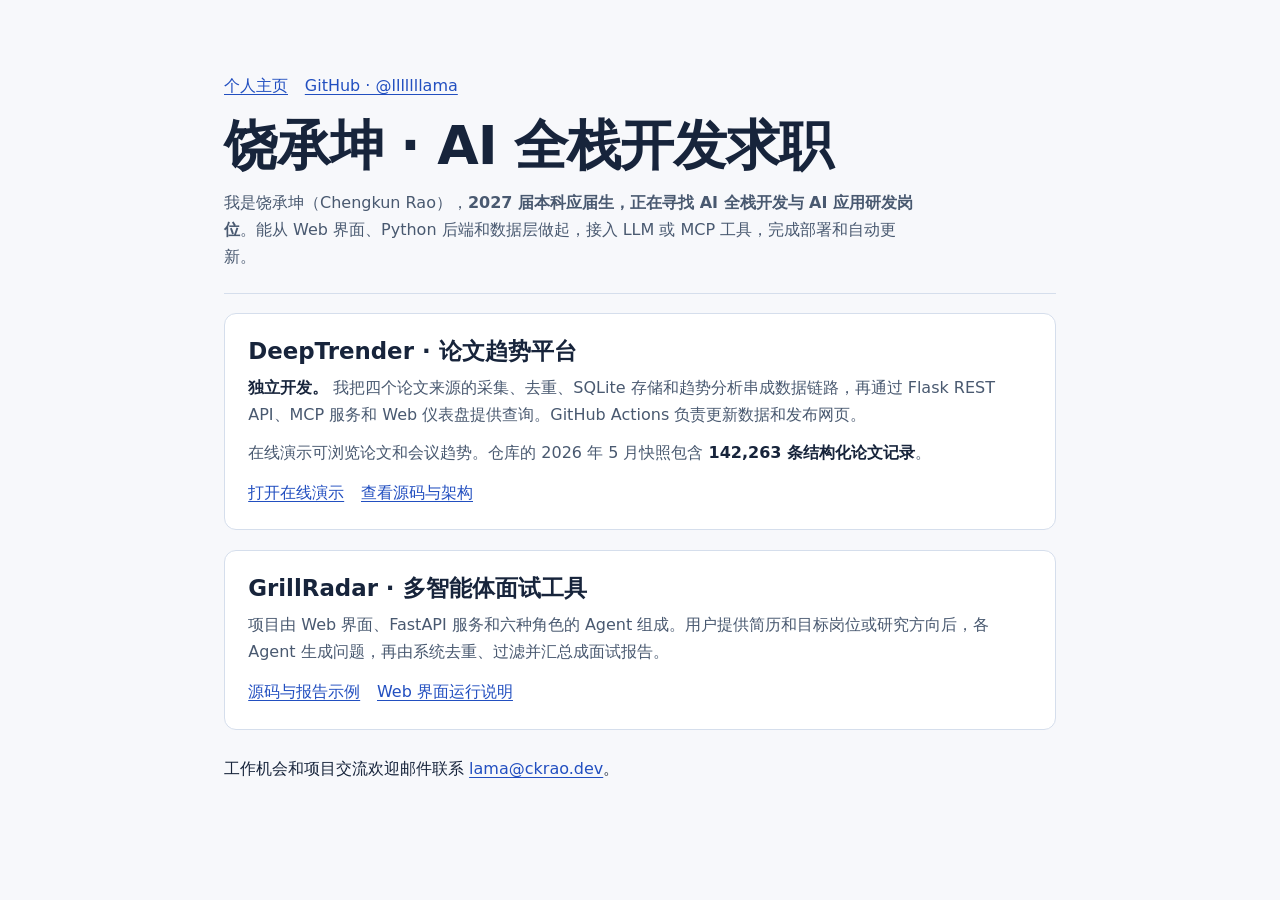
==== ai-full-stack/index.html @ edef2f04 "Publish public portfolios for full-stack AI and robotics roles" ====
<!doctype html>
<html lang="zh-CN">
<head>
  <meta charset="utf-8">
  <meta name="viewport" content="width=device-width, initial-scale=1">
  <title>饶承坤 · 2027 届 AI 全栈开发工程师求职｜Chengkun Rao</title>
  <meta name="description" content="饶承坤（Chengkun Rao，GitHub @lllllllama），2027 届本科应届生，寻找 AI 全栈开发与大模型应用研发岗位。公开作品涵盖 Web 仪表盘、Python Flask / FastAPI、SQLite、MCP、LLM Agent 与部署。">
  <link rel="canonical" href="https://lllllllama.github.io/ai-full-stack/">
  <link rel="stylesheet" href="../role.css">
  <script type="application/ld+json">
  {
    "@context": "https://schema.org",
    "@type": "WebPage",
    "name": "饶承坤 · AI 全栈开发求职作品",
    "url": "https://lllllllama.github.io/ai-full-stack/",
    "inLanguage": "zh-CN",
    "about": {
      "@type": "Person",
      "@id": "https://lllllllama.github.io/#chengkun-rao",
      "name": "Chengkun Rao",
      "alternateName": ["饶承坤", "lllllllama"],
      "sameAs": ["https://github.com/lllllllama"]
    }
  }
  </script>
</head>
<body>
  <main>
    <header>
      <nav aria-label="作品导航">
        <ul class="links">
          <li><a href="https://lllllllama.github.io/">个人主页</a></li>
          <li><a href="https://github.com/lllllllama">GitHub · @lllllllama</a></li>
        </ul>
      </nav>
      <h1>饶承坤 · AI 全栈开发求职</h1>
      <p>我是饶承坤（Chengkun Rao），<strong>2027 届本科应届生，正在寻找 AI 全栈开发与 AI 应用研发岗位</strong>。能从 Web 界面、Python 后端和数据层做起，接入 LLM 或 MCP 工具，完成部署和自动更新。</p>
    </header>
    <article>
      <h2>DeepTrender · 论文趋势平台</h2>
      <p><strong>独立开发。</strong> 我把四个论文来源的采集、去重、SQLite 存储和趋势分析串成数据链路，再通过 Flask REST API、MCP 服务和 Web 仪表盘提供查询。GitHub Actions 负责更新数据和发布网页。</p>
      <p>在线演示可浏览论文和会议趋势。仓库的 2026 年 5 月快照包含 <strong>142,263 条结构化论文记录</strong>。</p>
      <ul class="links">
        <li><a href="https://lllllllama.github.io/DeepTrender/">打开在线演示</a></li>
        <li><a href="https://github.com/lllllllama/DeepTrender">查看源码与架构</a></li>
      </ul>
    </article>
    <article>
      <h2>GrillRadar · 多智能体面试工具</h2>
      <p>项目由 Web 界面、FastAPI 服务和六种角色的 Agent 组成。用户提供简历和目标岗位或研究方向后，各 Agent 生成问题，再由系统去重、过滤并汇总成面试报告。</p>
      <ul class="links">
        <li><a href="https://github.com/lllllllama/GrillRadar">源码与报告示例</a></li>
        <li><a href="https://github.com/lllllllama/GrillRadar/blob/main/WEB_INTERFACE.md">Web 界面运行说明</a></li>
      </ul>
    </article>
    <footer>
      <p>工作机会和项目交流欢迎邮件联系 <a href="mailto:lama@ckrao.dev">lama@ckrao.dev</a>。</p>
    </footer>
  </main>
</body>
</html>
---- role.css ----
:root {
  color-scheme: light dark;
  --background: light-dark(#f7f8fb, #10141c);
  --surface: light-dark(#fff, #181f2b);
  --ink: light-dark(#17243b, #ebf1fc);
  --muted: light-dark(#495970, #b6c6dc);
  --rule: light-dark(#d5deec, #35445b);
  --accent: light-dark(#224fc0, #a7bcff);
  background: var(--background);
  color: var(--ink);
  font-family: "Segoe UI", "Microsoft YaHei UI", system-ui, sans-serif;
  line-height: 1.7;
}
* { box-sizing: border-box; }
body { margin: 0; }
main { max-width: 58rem; margin-inline: auto; padding: 0 clamp(1.1rem, 5vw, 3rem) 3.5rem; }
header { padding: clamp(2.4rem, 7vw, 4.5rem) 0 1.4rem; border-bottom: 1px solid var(--rule); }
a { color: var(--accent); text-underline-offset: .2em; }
a:focus-visible { outline: 2px solid var(--accent); outline-offset: 4px; }
h1, h2 { line-height: 1.25; text-wrap: balance; }
h1 { margin: .85rem 0 .55rem; font-size: clamp(1.9rem, 5vw, 3.35rem); letter-spacing: -.02em; }
h2 { margin: 0 0 .55rem; font-size: clamp(1.18rem, 3vw, 1.43rem); }
p { margin: 0; }
p + p { margin-top: .65rem; }
header > p { max-width: 68ch; color: var(--muted); }
.links { display: flex; flex-wrap: wrap; gap: .3rem 1.05rem; list-style: none; margin: .8rem 0 0; padding: 0; }
nav .links { margin: 0; }
article { margin-top: 1.2rem; padding: clamp(1rem, 3vw, 1.45rem); border: 1px solid var(--rule); border-radius: .75rem; background: var(--surface); }
article p { color: var(--muted); }
article p strong { color: var(--ink); }
footer { margin-top: 1.55rem; }
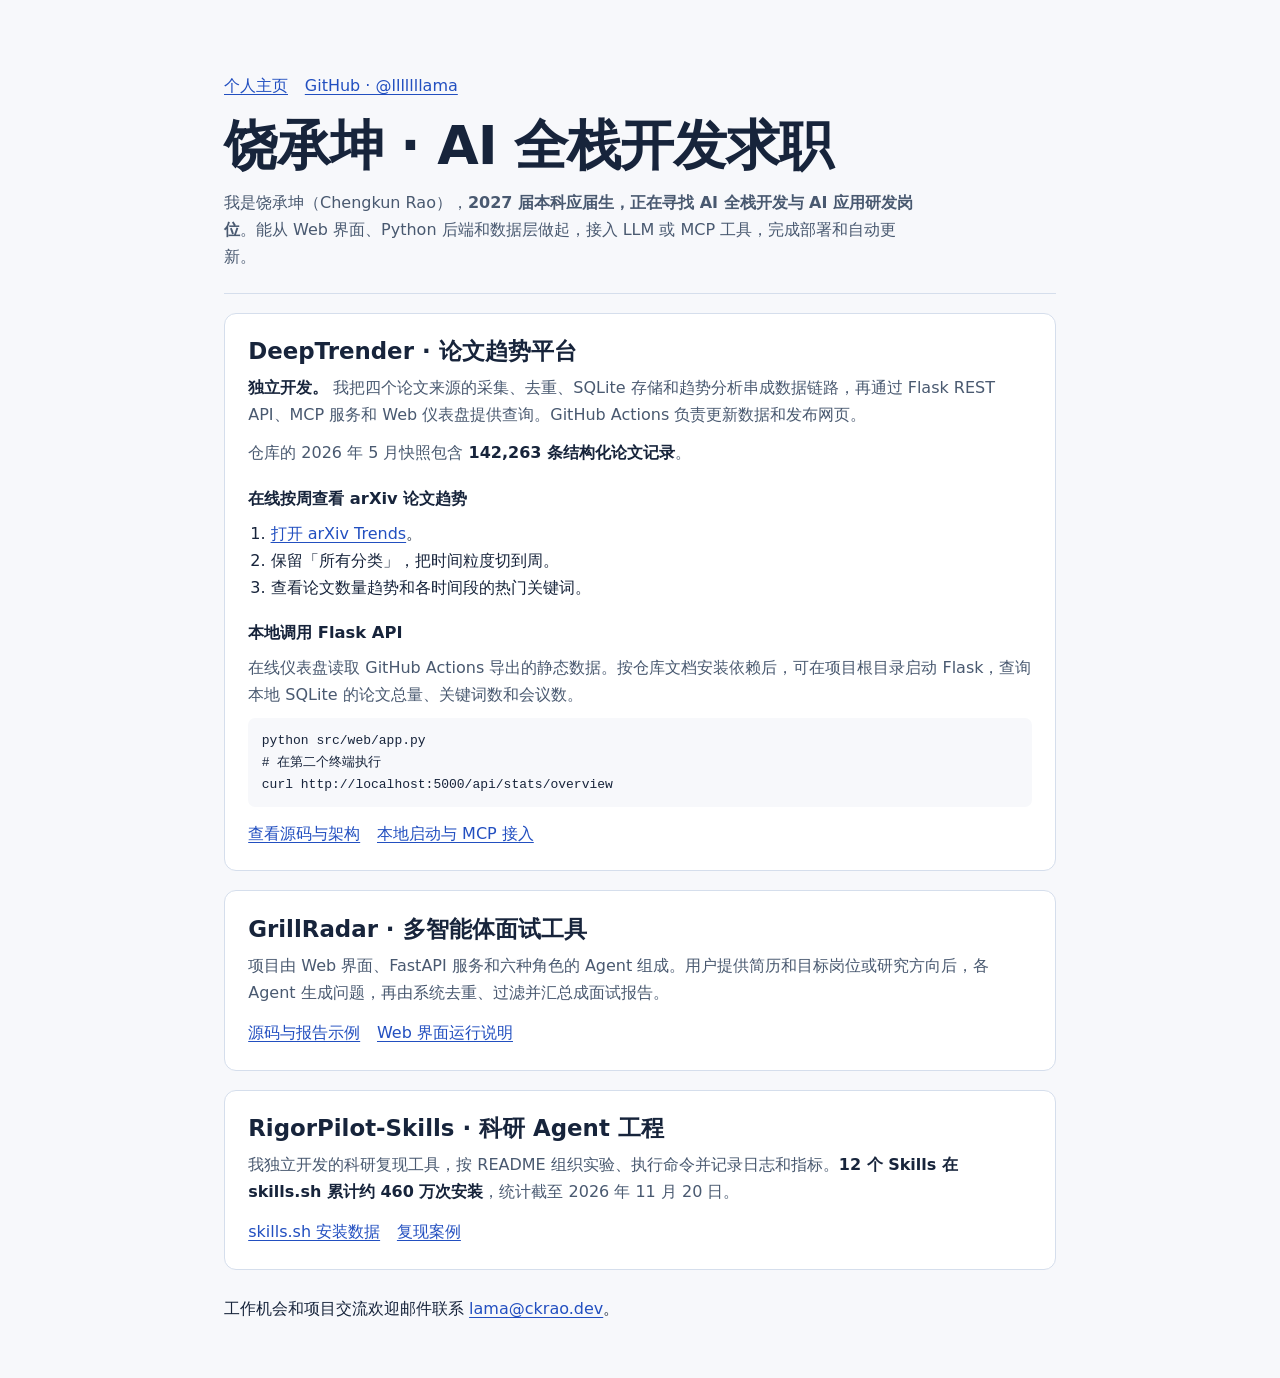
==== commit 37222364: "Add Physical WAM experiment evidence and a DeepTrender walkthrough" ====
--- a/ai-full-stack/index.html
+++ b/ai-full-stack/index.html
@@ -39,10 +39,21 @@
     <article>
       <h2>DeepTrender · 论文趋势平台</h2>
       <p><strong>独立开发。</strong> 我把四个论文来源的采集、去重、SQLite 存储和趋势分析串成数据链路，再通过 Flask REST API、MCP 服务和 Web 仪表盘提供查询。GitHub Actions 负责更新数据和发布网页。</p>
-      <p>在线演示可浏览论文和会议趋势。仓库的 2026 年 5 月快照包含 <strong>142,263 条结构化论文记录</strong>。</p>
+      <p>仓库的 2026 年 5 月快照包含 <strong>142,263 条结构化论文记录</strong>。</p>
+      <h3>在线按周查看 arXiv 论文趋势</h3>
+      <ol class="demo-steps">
+        <li><a href="https://lllllllama.github.io/DeepTrender/arxiv.html">打开 arXiv Trends</a>。</li>
+        <li>保留「所有分类」，把时间粒度切到周。</li>
+        <li>查看论文数量趋势和各时间段的热门关键词。</li>
+      </ol>
+      <h3>本地调用 Flask API</h3>
+      <p>在线仪表盘读取 GitHub Actions 导出的静态数据。按仓库文档安装依赖后，可在项目根目录启动 Flask，查询本地 SQLite 的论文总量、关键词数和会议数。</p>
+      <pre><code>python src/web/app.py
+# 在第二个终端执行
+curl http://localhost:5000/api/stats/overview</code></pre>
       <ul class="links">
-        <li><a href="https://lllllllama.github.io/DeepTrender/">打开在线演示</a></li>
         <li><a href="https://github.com/lllllllama/DeepTrender">查看源码与架构</a></li>
+        <li><a href="https://github.com/lllllllama/DeepTrender#local-development">本地启动与 MCP 接入</a></li>
       </ul>
     </article>
     <article>
@@ -53,6 +64,14 @@
         <li><a href="https://github.com/lllllllama/GrillRadar/blob/main/WEB_INTERFACE.md">Web 界面运行说明</a></li>
       </ul>
     </article>
+    <article>
+      <h2>RigorPilot-Skills · 科研 Agent 工程</h2>
+      <p>我独立开发的科研复现工具，按 README 组织实验、执行命令并记录日志和指标。<strong>12 个 Skills 在 skills.sh 累计约 460 万次安装</strong>，统计截至 2026 年 11 月 20 日。</p>
+      <ul class="links">
+        <li><a href="https://www.skills.sh/lllllllama/rigorpilot-skills">skills.sh 安装数据</a></li>
+        <li><a href="https://github.com/lllllllama/RigorPilot-Skills#examples">复现案例</a></li>
+      </ul>
+    </article>
     <footer>
       <p>工作机会和项目交流欢迎邮件联系 <a href="mailto:lama@ckrao.dev">lama@ckrao.dev</a>。</p>
     </footer>
--- a/role.css
+++ b/role.css
@@ -29,3 +29,15 @@
 article p { color: var(--muted); }
 article p strong { color: var(--ink); }
 footer { margin-top: 1.55rem; }
+
+h3 { margin: 1.15rem 0 .4rem; font-size: 1.02rem; }
+.demo-steps { margin: .45rem 0 0; padding-inline-start: 1.4rem; }
+pre { margin: .65rem 0 0; padding: .7rem .85rem; overflow: auto; border-radius: .45rem; background: var(--background); }
+.metric-table { max-width: 100%; overflow: auto; margin-top: .85rem; }
+.metric-table:focus-visible { outline: 2px solid var(--accent); outline-offset: 3px; }
+table { width: 100%; border-collapse: collapse; font-size: .93rem; font-variant-numeric: tabular-nums; }
+th, td { padding: .45rem .5rem; text-align: start; border-bottom: 1px solid var(--rule); }
+thead th { color: var(--muted); }
+@media (max-width: 430px) {
+  th, td { padding-inline: .3rem; }
+}
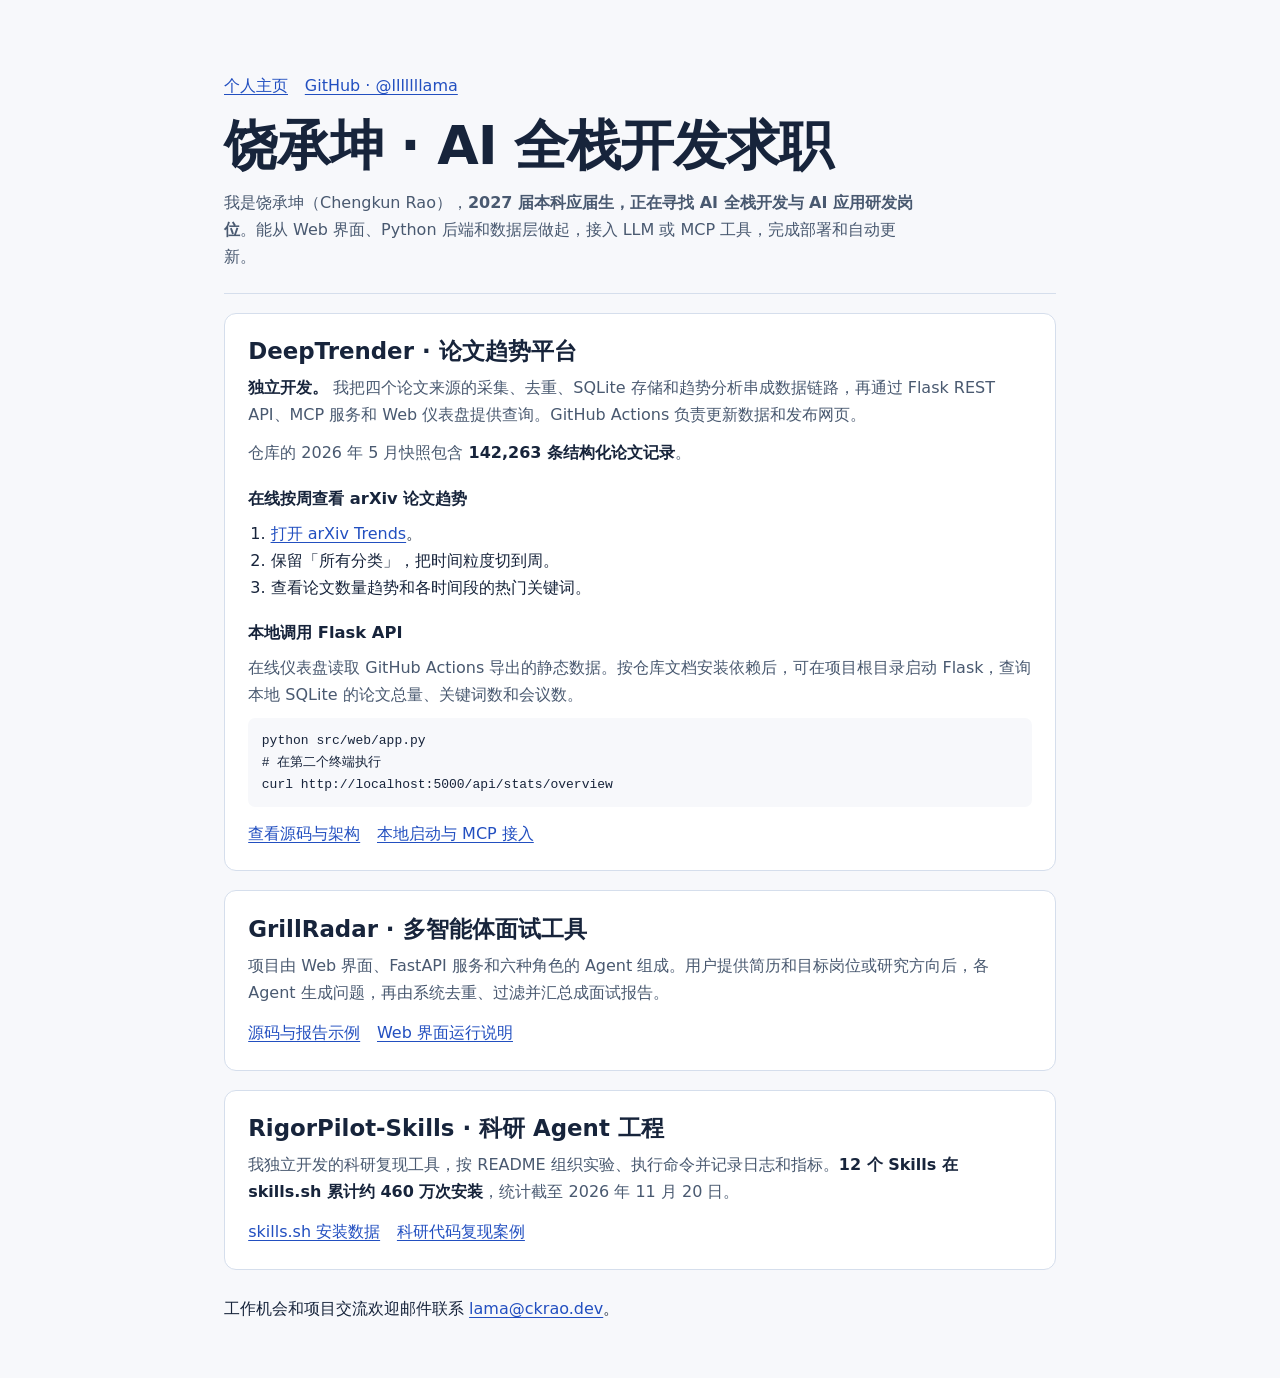
==== commit b6363ca7: "Publish micrograd reproduction case and refine Physical WAM copy" ====
--- a/ai-full-stack/index.html
+++ b/ai-full-stack/index.html
@@ -69,7 +69,7 @@
       <p>我独立开发的科研复现工具，按 README 组织实验、执行命令并记录日志和指标。<strong>12 个 Skills 在 skills.sh 累计约 460 万次安装</strong>，统计截至 2026 年 11 月 20 日。</p>
       <ul class="links">
         <li><a href="https://www.skills.sh/lllllllama/rigorpilot-skills">skills.sh 安装数据</a></li>
-        <li><a href="https://github.com/lllllllama/RigorPilot-Skills#examples">复现案例</a></li>
+        <li><a href="../research-reproduction/">科研代码复现案例</a></li>
       </ul>
     </article>
     <footer>
